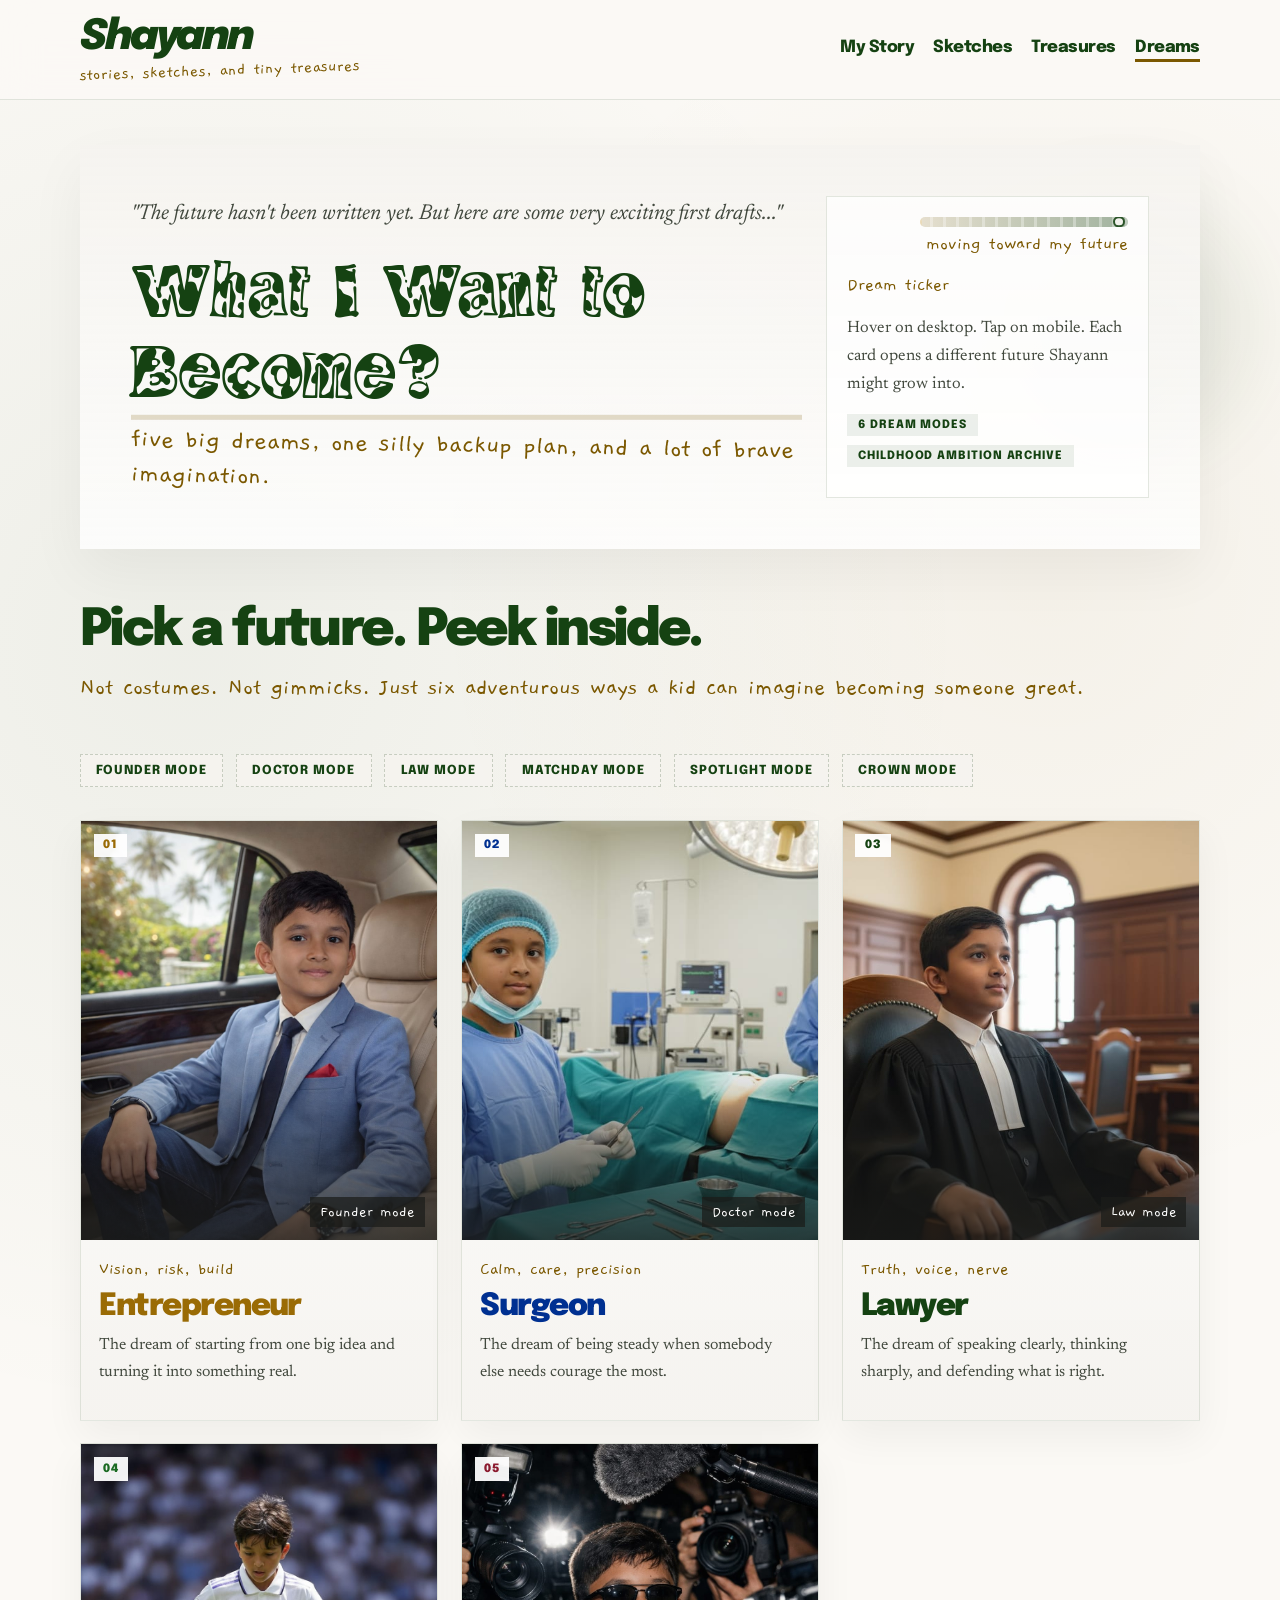
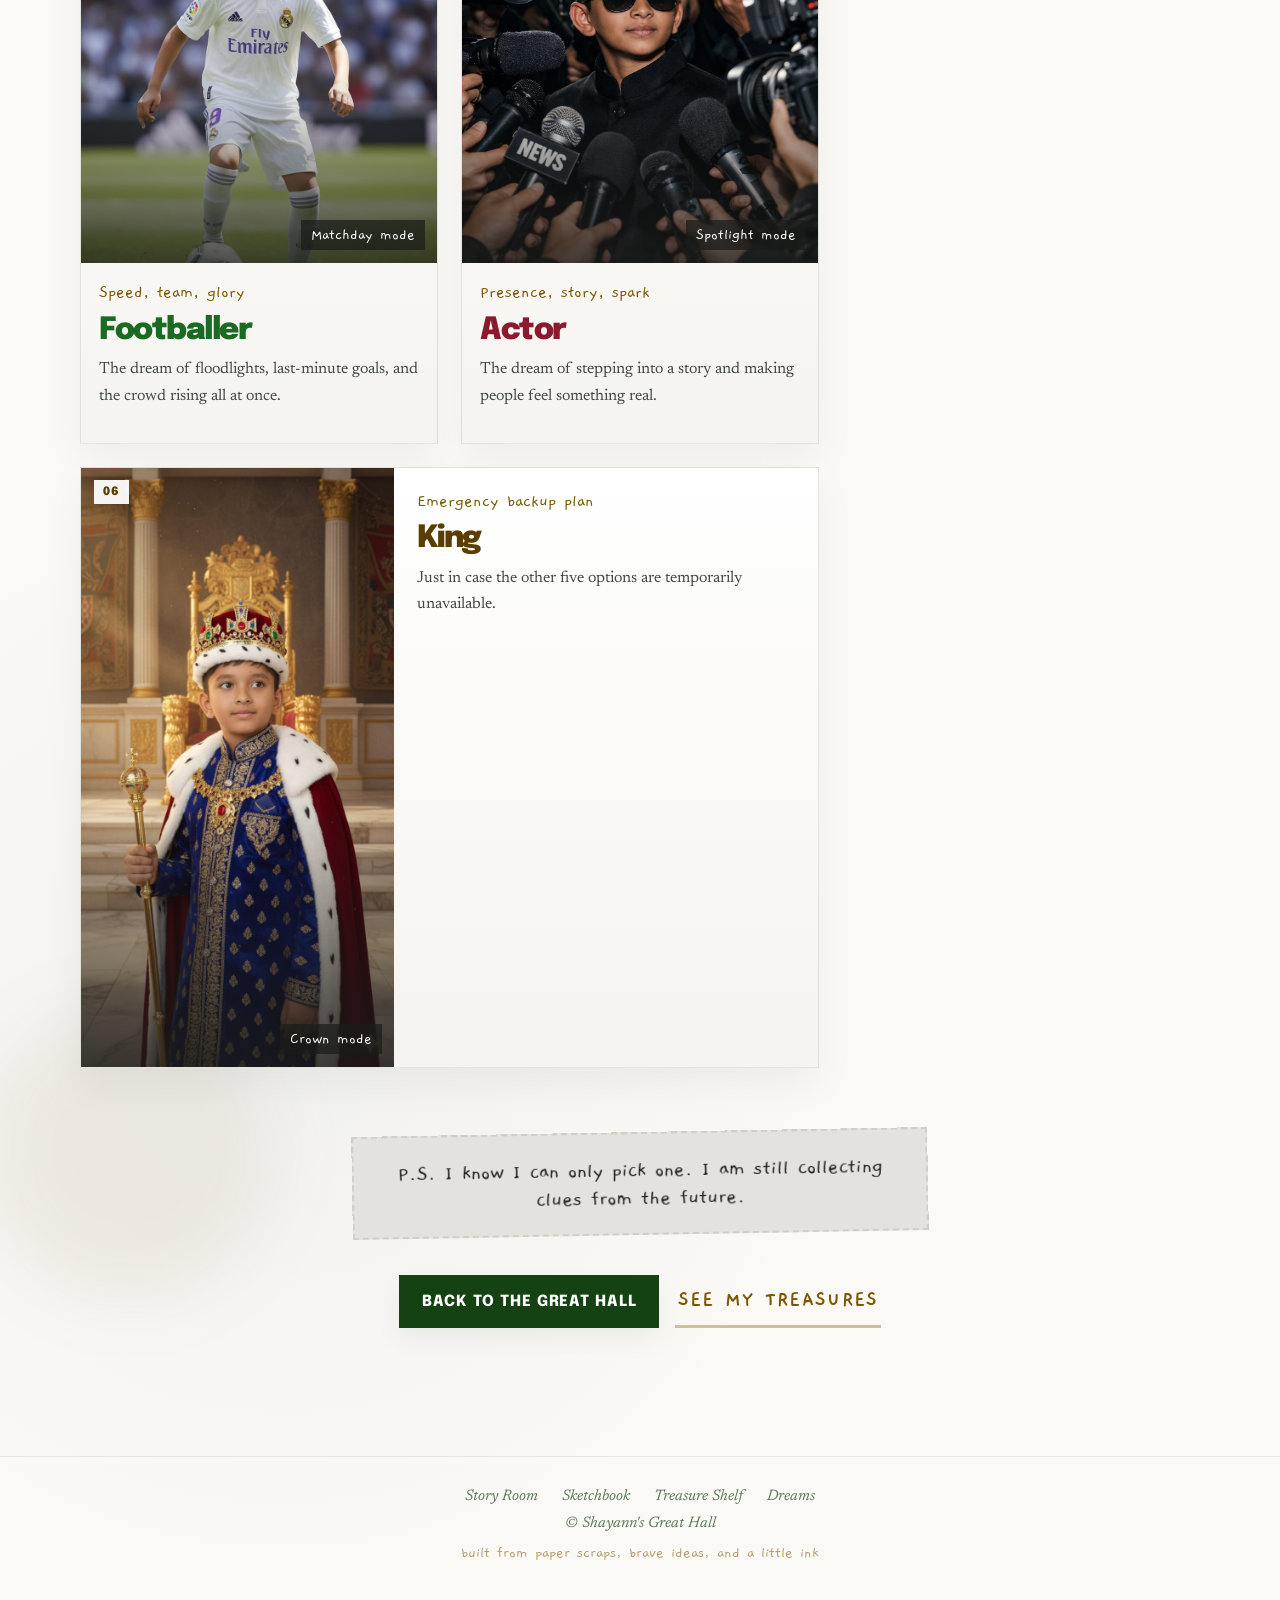
==== site/dreams.html @ 2a600a36 "Add new pages for My Story and My Treasures, including HTML structure and styling - Created 'my_stor" ====
<!DOCTYPE html>
<html lang="en">
  <head>
    <meta charset="utf-8" />
    <meta name="viewport" content="width=device-width, initial-scale=1.0" />
    <title>Shayann | What I Want to Become</title>
    <link rel="preconnect" href="https://fonts.googleapis.com" />
    <link rel="preconnect" href="https://fonts.gstatic.com" crossorigin />
    <link
      href="https://fonts.googleapis.com/css2?family=Epilogue:wght@700;800;900&family=Newsreader:ital,wght@0,400;0,600;1,400;1,600&family=Gaegu:wght@400;700&family=Moo+Lah+Lah&display=swap"
      rel="stylesheet"
    />
    <link rel="stylesheet" href="assets/styles.css" />
  </head>
  <body>
    <div class="site-shell">
      <header class="site-header">
        <div class="container header-inner">
          <div class="brand-lockup">
            <a class="brand-mark" href="index.html">Shayann</a>
            <div class="brand-note">stories, sketches, and tiny treasures</div>
          </div>
          <nav class="site-nav" aria-label="Primary">
            <a class="nav-link" href="index.html">My Story</a>
            <a class="nav-link" href="sketches.html">Sketches</a>
            <a class="nav-link" href="treasures.html">Treasures</a>
            <a class="nav-link active" href="dreams.html">Dreams</a>
          </nav>
        </div>
      </header>

      <main class="main-content page-atmosphere">
        <div class="container">
          <section class="dreams-intro dreams-intro--ticker">
            <div class="dreams-intro-copy">
              <p class="dreams-manifesto">"The future hasn't been written yet. But here are some very exciting first drafts..."</p>
              <div class="page-title">
                <h1>What I Want to Become?</h1>
                <p>five big dreams, one silly backup plan, and a lot of brave imagination.</p>
              </div>
            </div>

            <aside class="dreams-intro-panel">
              <div class="future-motion" aria-hidden="true">
                <div class="future-motion-track">
                  <span class="future-motion-goal"></span>
                  <span class="future-motion-dot"></span>
                </div>
                <div class="future-motion-text">moving toward my future</div>
              </div>
              <div class="dreams-panel-kicker">Dream ticker</div>
              <p>Hover on desktop. Tap on mobile. Each card opens a different future Shayann might grow into.</p>
              <div class="dreams-panel-meta">
                <span>6 dream modes</span>
                <span>childhood ambition archive</span>
              </div>
            </aside>
          </section>

          <section class="dreams-ticker-shell" aria-labelledby="dream-ticker-title">
            <div class="dreams-ticker-header">
              <div>
                <h2 class="section-title" id="dream-ticker-title">Pick a future. Peek inside.</h2>
                <p class="section-note">Not costumes. Not gimmicks. Just six adventurous ways a kid can imagine becoming someone great.</p>
              </div>
              <div class="dream-ticker-rail" aria-label="Dream labels">
                <span>Founder Mode</span>
                <span>Doctor Mode</span>
                <span>Law Mode</span>
                <span>Matchday Mode</span>
                <span>Spotlight Mode</span>
                <span>Crown Mode</span>
              </div>
            </div>

            <div class="dream-card-grid">
              <article class="dream-card" tabindex="0" style="--dream-accent: #9a6b05; --dream-accent-soft: rgba(154, 107, 5, 0.18);">
                <div class="dream-card-media">
                  <img src="assets/images/dream-entrepreneur.jpeg" alt="Shayann in a sharp blue suit leaning on a luxury car, imagining a future as an entrepreneur" />
                  <div class="dream-card-chip">01</div>
                  <div class="dream-card-hint">Founder mode</div>
                </div>
                <div class="dream-card-body">
                  <div class="dream-card-kicker">Vision, risk, build</div>
                  <h3 class="dream-card-role">Entrepreneur</h3>
                  <p class="dream-card-blurb">The dream of starting from one big idea and turning it into something real.</p>
                  <div class="dream-card-reveal">
                    <p class="dream-card-quote">"I want to build something that didn't exist before I thought of it."</p>
                    <p class="dream-card-why">Because when an idea grabs me, I want to chase it all the way into the world.</p>
                    <div class="dream-badges">
                      <span class="dream-badge">Vision ✦</span>
                      <span class="dream-badge">Risk ✦</span>
                      <span class="dream-badge">Hustle ✦</span>
                    </div>
                  </div>
                </div>
              </article>

              <article class="dream-card" tabindex="0" style="--dream-accent: #003091; --dream-accent-soft: rgba(0, 48, 145, 0.18);">
                <div class="dream-card-media">
                  <img src="assets/images/dream-surgeon.jpeg" alt="Shayann in a white surgeon coat imagining a future in medicine" />
                  <div class="dream-card-chip">02</div>
                  <div class="dream-card-hint">Doctor mode</div>
                </div>
                <div class="dream-card-body">
                  <div class="dream-card-kicker">Calm, care, precision</div>
                  <h3 class="dream-card-role">Surgeon</h3>
                  <p class="dream-card-blurb">The dream of being steady when somebody else needs courage the most.</p>
                  <div class="dream-card-reveal">
                    <p class="dream-card-quote">"I want to be the one who walks in and says: I've got you."</p>
                    <p class="dream-card-why">Because helping someone heal feels like one of the biggest jobs a human can do.</p>
                    <div class="dream-badges">
                      <span class="dream-badge">Precision ✦</span>
                      <span class="dream-badge">Calm ✦</span>
                      <span class="dream-badge">Courage ✦</span>
                    </div>
                  </div>
                </div>
              </article>

              <article class="dream-card" tabindex="0" style="--dream-accent: #154212; --dream-accent-soft: rgba(21, 66, 18, 0.18);">
                <div class="dream-card-media">
                  <img src="assets/images/dream-lawyer.jpeg" alt="Shayann dressed as a lawyer, imagining standing up for what is right" />
                  <div class="dream-card-chip">03</div>
                  <div class="dream-card-hint">Law mode</div>
                </div>
                <div class="dream-card-body">
                  <div class="dream-card-kicker">Truth, voice, nerve</div>
                  <h3 class="dream-card-role">Lawyer</h3>
                  <p class="dream-card-blurb">The dream of speaking clearly, thinking sharply, and defending what is right.</p>
                  <div class="dream-card-reveal">
                    <p class="dream-card-quote">"I want to stand up and argue for the side that's right."</p>
                    <p class="dream-card-why">Because the truth deserves someone brave enough to say it out loud.</p>
                    <div class="dream-badges">
                      <span class="dream-badge">Voice ✦</span>
                      <span class="dream-badge">Logic ✦</span>
                      <span class="dream-badge">Justice ✦</span>
                    </div>
                  </div>
                </div>
              </article>

              <article class="dream-card" tabindex="0" style="--dream-accent: #1b6a23; --dream-accent-soft: rgba(27, 106, 35, 0.18);">
                <div class="dream-card-media">
                  <img src="assets/images/dream-footballer.jpeg" alt="Shayann in football kit imagining a future as a professional player" />
                  <div class="dream-card-chip">04</div>
                  <div class="dream-card-hint">Matchday mode</div>
                </div>
                <div class="dream-card-body">
                  <div class="dream-card-kicker">Speed, team, glory</div>
                  <h3 class="dream-card-role">Footballer</h3>
                  <p class="dream-card-blurb">The dream of floodlights, last-minute goals, and the crowd rising all at once.</p>
                  <div class="dream-card-reveal">
                    <p class="dream-card-quote">"The whole stadium roaring, and the only thing that matters is the next touch."</p>
                    <p class="dream-card-why">Because football turns effort, courage, and joy into one unforgettable moment.</p>
                    <div class="dream-badges">
                      <span class="dream-badge">Speed ✦</span>
                      <span class="dream-badge">Team ✦</span>
                      <span class="dream-badge">Glory ✦</span>
                    </div>
                  </div>
                </div>
              </article>

              <article class="dream-card" tabindex="0" style="--dream-accent: #8b1a2e; --dream-accent-soft: rgba(139, 26, 46, 0.18);">
                <div class="dream-card-media">
                  <img src="assets/images/dream-celebrity.jpeg" alt="Shayann with movie-star energy imagining a future in acting" />
                  <div class="dream-card-chip">05</div>
                  <div class="dream-card-hint">Spotlight mode</div>
                </div>
                <div class="dream-card-body">
                  <div class="dream-card-kicker">Presence, story, spark</div>
                  <h3 class="dream-card-role">Actor</h3>
                  <p class="dream-card-blurb">The dream of stepping into a story and making people feel something real.</p>
                  <div class="dream-card-reveal">
                    <p class="dream-card-quote">"I want to walk into a room and make people feel something they didn't expect."</p>
                    <p class="dream-card-why">Because storytelling can surprise hearts, and I want to be part of that magic.</p>
                    <div class="dream-badges">
                      <span class="dream-badge">Presence ✦</span>
                      <span class="dream-badge">Craft ✦</span>
                      <span class="dream-badge">Magic ✦</span>
                    </div>
                  </div>
                </div>
              </article>

              <article class="dream-card dream-card--wide" tabindex="0" style="--dream-accent: #5a3e00; --dream-accent-soft: rgba(90, 62, 0, 0.18);">
                <div class="dream-card-media">
                  <img src="assets/images/dream-wildcard.jpeg" alt="Shayann dressed like a king, the funniest and most confident backup plan" />
                  <div class="dream-card-chip">06</div>
                  <div class="dream-card-hint">Crown mode</div>
                </div>
                <div class="dream-card-body">
                  <div class="dream-card-kicker">Emergency backup plan</div>
                  <h3 class="dream-card-role">King</h3>
                  <p class="dream-card-blurb">Just in case the other five options are temporarily unavailable.</p>
                  <div class="dream-card-reveal">
                    <p class="dream-card-quote">"Just in case."</p>
                    <p class="dream-card-why">Because somebody has to wear the crown, make the rules, and schedule the royal snack break.</p>
                    <div class="dream-badges">
                      <span class="dream-badge">Crown ✦</span>
                      <span class="dream-badge">Decree ✦</span>
                      <span class="dream-badge">Naps ✦</span>
                    </div>
                  </div>
                </div>
              </article>
            </div>
          </section>

          <section class="dreams-close">
            <aside class="sketch-note-card dreams-note">
              <p>P.S. I know I can only pick one. I am still collecting clues from the future.</p>
            </aside>
            <div class="actions dreams-actions">
              <a class="button" href="index.html">Back to the great hall</a>
              <a class="ghost-button" href="treasures.html">See my treasures</a>
            </div>
          </section>
        </div>
      </main>

      <footer class="site-footer">
        <div class="container footer-inner">
          <div class="footer-links">
            <a href="index.html">Story Room</a>
            <a href="sketches.html">Sketchbook</a>
            <a href="treasures.html">Treasure Shelf</a>
            <a href="dreams.html">Dreams</a>
          </div>
          <div class="footer-copy">© Shayann's Great Hall</div>
          <div class="footer-flourish">built from paper scraps, brave ideas, and a little ink</div>
        </div>
      </footer>
    </div>
  </body>
</html>
---- site/assets/styles.css ----
:root {
  --bg: #fbf9f5;
  --paper: #f5f3ef;
  --paper-strong: #eae8e4;
  --paper-ink: #e4e2de;
  --text: #1b1c1a;
  --text-soft: #42493e;
  --primary: #154212;
  --secondary: #7b5800;
  --secondary-soft: #fdc34d;
  --tertiary: #003091;
  --outline: #c2c9bb;
  --shadow: rgba(27, 28, 26, 0.08);
  --shadow-soft: rgba(27, 28, 26, 0.05);
  --motion-fast: 180ms;
  --motion-mid: 260ms;
  --motion-slow: 520ms;
  --max-width: 1120px;
}

@keyframes riseFadeIn {
  from {
    opacity: 0;
    transform: translateY(18px);
  }
  to {
    opacity: 1;
    transform: translateY(0);
  }
}

@keyframes portalSheen {
  from {
    transform: translateX(-120%);
  }
  to {
    transform: translateX(120%);
  }
}

* {
  box-sizing: border-box;
}

html {
  scroll-behavior: smooth;
}

body {
  margin: 0;
  color: var(--text);
  background:
    radial-gradient(circle at 15% 20%, rgba(21, 66, 18, 0.06), transparent 28%),
    radial-gradient(circle at 82% 18%, rgba(123, 88, 0, 0.05), transparent 22%),
    radial-gradient(circle at 22% 82%, rgba(0, 48, 145, 0.04), transparent 20%),
    var(--bg);
  font-family: "Newsreader", serif;
}

body::before {
  content: "";
  position: fixed;
  inset: 0;
  pointer-events: none;
  opacity: 0.4;
  background-image: radial-gradient(rgba(21, 66, 18, 0.08) 0.7px, transparent 0.7px);
  background-size: 24px 24px;
}

a {
  color: inherit;
  text-decoration: none;
}

img {
  display: block;
  max-width: 100%;
}

.site-shell {
  position: relative;
  overflow-x: clip;
}

.container {
  width: min(calc(100% - 2rem), var(--max-width));
  margin: 0 auto;
}

.site-header {
  position: sticky;
  top: 0;
  z-index: 20;
  backdrop-filter: blur(18px);
  background: rgba(251, 249, 245, 0.9);
  border-bottom: 1px solid rgba(194, 201, 187, 0.45);
}

.header-inner {
  display: flex;
  align-items: center;
  justify-content: space-between;
  gap: 1.25rem;
  padding: 1.1rem 0;
}

.brand-lockup {
  display: flex;
  flex-direction: column;
  gap: 0.2rem;
}

.brand-mark {
  font-family: "Epilogue", sans-serif;
  font-size: clamp(2rem, 4vw, 2.6rem);
  font-weight: 900;
  font-style: italic;
  color: var(--primary);
  letter-spacing: -0.06em;
  line-height: 0.95;
}

.brand-note {
  font-family: "Gaegu", cursive;
  font-size: 1.1rem;
  color: var(--secondary);
  transform: rotate(-2deg);
}

.site-nav {
  display: flex;
  flex-wrap: wrap;
  align-items: center;
  justify-content: flex-end;
  gap: 0.8rem 1.2rem;
}

.nav-link {
  position: relative;
  font-family: "Epilogue", sans-serif;
  font-size: 1.05rem;
  font-weight: 800;
  letter-spacing: -0.03em;
  color: var(--primary);
  padding-bottom: 0.25rem;
  transition: color 180ms ease, transform 180ms ease;
}

.nav-link:hover,
.nav-link:focus-visible {
  color: var(--secondary);
  transform: rotate(-1deg);
}

.nav-link.active::after {
  content: "";
  position: absolute;
  left: 0;
  right: 0;
  bottom: -0.1rem;
  height: 0.18rem;
  background: var(--secondary);
}

.main-content {
  padding: 2.8rem 0 4rem;
}

.main-content > .container > * {
  animation: riseFadeIn var(--motion-slow) ease both;
}

.main-content > .container > *:nth-child(2) {
  animation-delay: 80ms;
}

.main-content > .container > *:nth-child(3) {
  animation-delay: 150ms;
}

.main-content > .container > *:nth-child(4) {
  animation-delay: 220ms;
}

.page-atmosphere {
  position: relative;
}

.page-atmosphere::before,
.page-atmosphere::after {
  content: "";
  position: absolute;
  border-radius: 999px;
  filter: blur(36px);
  pointer-events: none;
  z-index: -1;
}

.page-atmosphere::before {
  top: 6rem;
  right: 2rem;
  width: 16rem;
  height: 16rem;
  background: rgba(21, 66, 18, 0.08);
}

.page-atmosphere::after {
  bottom: 6rem;
  left: -1rem;
  width: 18rem;
  height: 18rem;
  background: rgba(123, 88, 0, 0.08);
}

.hero {
  position: relative;
  display: grid;
  grid-template-columns: 1.15fr 0.85fr;
  gap: 2rem;
  align-items: center;
  padding: clamp(1.5rem, 3vw, 2.8rem);
  background: linear-gradient(180deg, rgba(245, 243, 239, 0.95), rgba(255, 255, 255, 0.72));
  box-shadow: 0 22px 54px var(--shadow-soft);
  transform: rotate(-0.45deg);
}

.hero::before {
  content: "";
  position: absolute;
  inset: 0;
  border-left: 10px solid rgba(194, 201, 187, 0.45);
  pointer-events: none;
}

.hero-copy {
  position: relative;
  z-index: 1;
}

.eyebrow {
  display: inline-flex;
  align-items: center;
  gap: 0.5rem;
  margin-bottom: 1rem;
  font-family: "Gaegu", cursive;
  font-size: 1.25rem;
  color: var(--secondary);
}

.eyebrow::before {
  content: "";
  width: 2.5rem;
  height: 0.12rem;
  background: rgba(123, 88, 0, 0.6);
}

.display-title {
  margin: 0;
  font-family: "Gaegu", cursive;
  font-size: clamp(3rem, 7vw, 5.6rem);
  line-height: 0.94;
  color: var(--primary);
}

.lead {
  max-width: 34rem;
  margin: 1.25rem 0 0;
  font-size: clamp(1.18rem, 2vw, 1.55rem);
  line-height: 1.6;
  color: var(--text-soft);
  font-style: italic;
}

.actions {
  display: flex;
  flex-wrap: wrap;
  gap: 1rem;
  margin-top: 1.8rem;
}

.button,
.ghost-button {
  display: inline-flex;
  align-items: center;
  justify-content: center;
  padding: 0.95rem 1.4rem;
  font-family: "Epilogue", sans-serif;
  font-size: 0.96rem;
  font-weight: 800;
  letter-spacing: 0.06em;
  text-transform: uppercase;
  transition: transform var(--motion-fast) ease, background var(--motion-fast) ease, color var(--motion-fast) ease, box-shadow var(--motion-fast) ease;
}

.button {
  color: #fff;
  background: var(--primary);
  box-shadow: 0 12px 28px var(--shadow-soft);
}

.button:hover,
.button:focus-visible {
  transform: translateY(-3px) rotate(1deg);
  box-shadow: 0 14px 30px var(--shadow-soft);
}

.ghost-button {
  color: var(--secondary);
  border-bottom: 0.2rem solid rgba(123, 88, 0, 0.35);
  font-family: "Gaegu", cursive;
  font-size: 1.35rem;
  padding: 0.75rem 0.15rem;
}

.ghost-button:hover,
.ghost-button:focus-visible {
  transform: translateY(-2px) rotate(-2deg);
}

.paper-photo {
  position: relative;
  width: min(100%, 21rem);
  margin-inline: auto;
  padding: 1rem;
  background: #fff;
  box-shadow: 0 20px 50px var(--shadow);
  transform: rotate(3deg);
}

.paper-photo::before {
  content: "";
  position: absolute;
  top: -0.9rem;
  left: 50%;
  width: 5rem;
  height: 1.8rem;
  transform: translateX(-50%) rotate(-3deg);
  background: rgba(253, 195, 77, 0.45);
}

.paper-photo img {
  aspect-ratio: 4 / 5;
  object-fit: cover;
}

.paper-caption {
  margin: 0.9rem 0 0;
  text-align: center;
  font-family: "Gaegu", cursive;
  font-size: 1.6rem;
  color: #5c5b58;
}

.section {
  margin-top: 4.5rem;
}

.section-title {
  margin: 0 0 1rem;
  font-family: "Epilogue", sans-serif;
  font-size: clamp(2rem, 4vw, 3.2rem);
  font-weight: 900;
  letter-spacing: -0.05em;
  color: var(--primary);
}

.section-note {
  margin: 0 0 2rem;
  font-family: "Gaegu", cursive;
  font-size: 1.5rem;
  color: var(--secondary);
}

.story-grid,
.feature-grid {
  display: grid;
  grid-template-columns: repeat(2, minmax(0, 1fr));
  gap: 2rem;
  align-items: start;
}

.paper-card,
.artifact-card,
.metric-card,
.sketch-card,
.feature-card {
  position: relative;
  background: var(--paper);
  box-shadow: 0 18px 42px var(--shadow-soft);
}

.paper-card,
.artifact-card,
.sketch-card,
.dream-card,
.feature-visual,
.portal-card {
  transition: box-shadow var(--motion-mid) ease, translate var(--motion-mid) ease, filter var(--motion-mid) ease;
}

.paper-card:hover,
.paper-card:focus-within,
.artifact-card:hover,
.artifact-card:focus-within,
.sketch-card:hover,
.sketch-card:focus-within,
.dream-card:hover,
.dream-card:focus-within,
.feature-visual:hover,
.feature-visual:focus-within,
.portal-card:hover,
.portal-card:focus-within {
  translate: 0 -6px;
  box-shadow: 0 24px 50px var(--shadow);
  filter: saturate(1.04);
}

.paper-card {
  padding: 1.1rem;
  transform: rotate(-1.2deg);
}

.paper-card img,
.feature-visual img,
.artifact-image img,
.sketch-image img {
  width: 100%;
  height: 100%;
  object-fit: cover;
  object-position: center;
}

.paper-card .paper-body,
.artifact-body,
.feature-copy,
.metric-card,
.sketch-note-card {
  padding: 1.35rem;
}

.paper-meta,
.small-meta {
  display: inline-flex;
  align-items: center;
  gap: 0.45rem;
  font-family: "Gaegu", cursive;
  color: #77715f;
}

.paper-body h3,
.feature-copy h3,
.artifact-body h3,
.sketch-body h3 {
  margin: 0.45rem 0 0;
  font-family: "Epilogue", sans-serif;
  font-size: 2rem;
  font-weight: 800;
  letter-spacing: -0.04em;
  color: var(--primary);
}

.paper-body p,
.feature-copy p,
.artifact-body p,
.sketch-body p,
.metric-card p {
  color: var(--text-soft);
  line-height: 1.7;
  font-size: 1.08rem;
}

.quote-mark {
  position: absolute;
  top: -2.4rem;
  left: -0.2rem;
  font-size: 7rem;
  color: rgba(21, 66, 18, 0.08);
  font-family: serif;
}

.sketch-note-card {
  max-width: 26rem;
  background: var(--paper-ink);
  border: 2px dashed rgba(194, 201, 187, 0.7);
  transform: rotate(1deg);
}

.sketch-note-card p {
  margin: 0;
  font-family: "Gaegu", cursive;
  font-size: 1.4rem;
}

.portal-grid,
.artifact-grid,
.sketch-grid {
  display: grid;
  gap: 1.4rem;
}

.portal-grid,
.artifact-grid {
  grid-template-columns: repeat(auto-fill, minmax(220px, 1fr));
}

.artifact-grid {
  grid-template-columns: repeat(3, minmax(0, 1fr));
}

.portal-card {
  display: flex;
  flex-direction: column;
  align-items: center;
  text-align: center;
  gap: 0.85rem;
  padding: 1.6rem 1.2rem;
  background: rgba(245, 243, 239, 0.82);
  transition: transform 180ms ease, border-color 180ms ease;
}

.portal-card:hover,
.portal-card:focus-visible {
  transform: translateY(-6px);
}

.portal-card:focus-visible {
  outline: 3px solid rgba(0, 48, 145, 0.45);
  outline-offset: 4px;
}

.portal-icon {
  width: 6.4rem;
  aspect-ratio: 1;
  display: grid;
  place-items: center;
  border-radius: 999px;
  border: 4px dashed rgba(21, 66, 18, 0.18);
  background: var(--paper-strong);
  font-size: 2.5rem;
  color: var(--primary);
  font-family: "Epilogue", sans-serif;
  font-weight: 900;
}

.portal-thumb {
  position: relative;
  width: 100%;
  aspect-ratio: 4 / 3;
  overflow: hidden;
  box-shadow: 0 10px 26px var(--shadow-soft);
}

.portal-thumb img {
  width: 100%;
  height: 100%;
  object-fit: cover;
  transition: transform var(--motion-mid) ease;
}

.portal-thumb::after {
  content: "";
  position: absolute;
  inset: 0;
  background: linear-gradient(112deg, transparent 28%, rgba(255, 255, 255, 0.55) 48%, transparent 70%);
  transform: translateX(-120%);
  pointer-events: none;
}

.portal-card:hover .portal-thumb img,
.portal-card:focus-visible .portal-thumb img {
  transform: scale(1.07);
}

.portal-card:hover .portal-thumb::after,
.portal-card:focus-visible .portal-thumb::after {
  animation: portalSheen 900ms ease;
}

.portal-card h3,
.portal-card p,
.portal-card span {
  margin: 0;
}

.portal-card h3 {
  font-family: "Epilogue", sans-serif;
  font-size: 1.45rem;
  font-weight: 800;
  color: var(--primary);
}

.portal-card p {
  color: var(--text-soft);
  font-size: 1.03rem;
  line-height: 1.6;
}

.portal-card span {
  font-family: "Gaegu", cursive;
  font-size: 1.35rem;
  color: var(--secondary);
}

.page-title {
  margin-bottom: 2.5rem;
}

.page-title h1 {
  margin: 0;
  display: inline-block;
  position: relative;
  font-family: "Epilogue", sans-serif;
  font-size: clamp(3rem, 6vw, 4.8rem);
  font-weight: 900;
  color: var(--primary);
  letter-spacing: -0.06em;
  transform: rotate(-1deg);
}

.page-title h1::after {
  content: "";
  position: absolute;
  left: 0;
  right: 0;
  bottom: -0.35rem;
  height: 0.35rem;
  background: rgba(123, 88, 0, 0.2);
}

.page-title p {
  margin: 0.9rem 0 0;
  font-family: "Gaegu", cursive;
  font-size: 1.7rem;
  color: var(--secondary);
  transform: rotate(1deg);
}

.sketch-grid {
  grid-template-columns: 1.2fr 0.85fr 1.1fr;
  align-items: start;
}

.sketch-card {
  padding: 1rem;
  border: 2px solid var(--primary);
  border-radius: 2% 98% 4% 96% / 96% 4% 98% 2%;
}

.sketch-card:nth-child(1) {
  transform: rotate(-2deg);
}

.sketch-card:nth-child(2) {
  transform: rotate(3deg) translateY(3rem);
}

.sketch-card:nth-child(3) {
  transform: rotate(-1deg) translateY(1.5rem);
}

.sketch-image {
  overflow: hidden;
  background: var(--paper-strong);
}

.sketch-image.portrait {
  aspect-ratio: 4 / 5;
}

.sketch-image.square {
  aspect-ratio: 1;
}

.sketch-image.wide {
  aspect-ratio: 16 / 9;
}

.sketch-image.selfie-frame {
  aspect-ratio: 4 / 5;
}

.sketch-image.selfie-frame img {
  object-position: center top;
}

.sketch-body {
  padding-top: 1rem;
}

.annotation {
  margin-top: 0.8rem;
  font-family: "Gaegu", cursive;
  color: var(--secondary);
  font-size: 1.35rem;
}

.cta-panel {
  position: relative;
  margin-top: 4rem;
  padding: 2rem 1.5rem;
  text-align: center;
}

.cta-panel::before {
  content: "";
  position: absolute;
  inset: 15% 32%;
  background: rgba(15, 69, 190, 0.08);
  filter: blur(40px);
  border-radius: 999px;
}

.cta-panel > * {
  position: relative;
  z-index: 1;
}

.feature-grid {
  grid-template-columns: 1.2fr 0.8fr;
}

.feature-visual {
  position: relative;
  padding: 0.8rem;
  background: #fff;
  box-shadow: 0 24px 52px var(--shadow);
  transform: rotate(1deg);
}

.feature-visual::before {
  content: "Magic found here";
  position: absolute;
  top: 1rem;
  right: 1rem;
  padding: 0.3rem 0.75rem;
  background: var(--secondary-soft);
  font-family: "Gaegu", cursive;
  font-size: 1.15rem;
  transform: rotate(-2deg);
}

.feature-visual img {
  aspect-ratio: 4 / 3;
}

.feature-copy {
  background: rgba(245, 243, 239, 0.92);
}

.stat-list {
  display: grid;
  gap: 0.8rem;
  margin-top: 1.4rem;
}

.stat-row {
  display: flex;
  align-items: center;
  justify-content: space-between;
  gap: 1rem;
  padding-bottom: 0.55rem;
  border-bottom: 1px solid rgba(194, 201, 187, 0.4);
}

.stat-row span:first-child {
  font-family: "Gaegu", cursive;
  font-size: 1.3rem;
  color: var(--secondary);
}

.stat-row strong {
  font-family: "Epilogue", sans-serif;
  font-size: 1.35rem;
  color: var(--primary);
}

.artifact-card {
  display: flex;
  flex-direction: column;
  min-height: 100%;
  padding: 1rem;
}

.date-badge {
  display: inline-flex;
  align-items: center;
  gap: 0.45rem;
  margin-bottom: 0.7rem;
  padding: 0.25rem 0.8rem;
  background: rgba(253, 195, 77, 0.23);
  font-family: "Gaegu", cursive;
  font-size: 1.15rem;
  color: #6b4b00;
}

.story-summary {
  margin-top: 1.35rem;
  padding-top: 1.1rem;
  border-top: 1px solid rgba(194, 201, 187, 0.45);
}

.artifact-card:nth-child(1) {
  transform: rotate(-1deg);
}

.artifact-card:nth-child(2) {
  background: var(--paper-ink);
  transform: rotate(1deg);
}

.artifact-card:nth-child(3) {
  transform: rotate(-2deg);
}

.artifact-image {
  position: relative;
  overflow: hidden;
  aspect-ratio: 4 / 3;
}

.artifact-image.portrait-frame {
  aspect-ratio: 4 / 5;
  background: #f7f4ef;
}

.artifact-image.portrait-frame img {
  object-fit: contain;
  object-position: center top;
  padding: 0.35rem;
}

.artifact-tag {
  position: absolute;
  top: 0.7rem;
  right: 0.7rem;
  padding: 0.35rem 0.55rem;
  background: var(--tertiary);
  color: #fff;
  font-family: "Epilogue", sans-serif;
  font-size: 0.7rem;
  font-weight: 800;
  text-transform: uppercase;
  letter-spacing: 0.08em;
}

.meter {
  margin-top: auto;
}

.meter-row {
  display: flex;
  justify-content: space-between;
  align-items: center;
  font-family: "Gaegu", cursive;
  color: var(--secondary);
  font-size: 1.15rem;
}

.meter-track {
  margin-top: 0.35rem;
  height: 0.25rem;
  background: rgba(194, 201, 187, 0.35);
}

.meter-fill {
  height: 100%;
  background: currentColor;
}

.counter-strip {
  margin-top: 4rem;
  padding: 1.3rem 1.6rem;
  text-align: center;
  border: 2px dashed rgba(194, 201, 187, 0.7);
  transform: rotate(1deg);
}

.counter-strip p {
  margin: 0;
  font-family: "Gaegu", cursive;
}

.counter-main {
  font-size: 2rem;
  color: var(--primary);
}

.counter-sub {
  margin-top: 0.35rem;
  font-size: 1.1rem;
  color: rgba(27, 28, 26, 0.55);
}

/* Dreams Page */
.dreams-intro {
  padding: clamp(2rem, 4vw, 3.25rem);
  background: linear-gradient(180deg, rgba(245, 243, 239, 0.96), rgba(255, 255, 255, 0.78));
  box-shadow: 0 22px 54px var(--shadow-soft);
  margin-bottom: 3rem;
}

.dreams-intro--ticker {
  display: grid;
  grid-template-columns: minmax(0, 1.35fr) minmax(280px, 0.65fr);
  gap: 1.5rem;
  align-items: end;
}

.dreams-intro-copy .page-title {
  margin-bottom: 0;
  max-width: 54rem;
}

.dreams-intro-copy .page-title h1 {
  font-family: "Moo Lah Lah", "Gaegu", cursive;
  font-weight: 400;
  letter-spacing: 0.01em;
  line-height: 1.02;
  font-size: clamp(2.75rem, 6.2vw, 5.2rem);
  text-wrap: balance;
  text-wrap: pretty;
  transform: translateY(0.05rem);
}

.dreams-manifesto {
  margin: 0 0 1.2rem;
  max-width: 42rem;
  font-family: "Newsreader", serif;
  font-style: italic;
  font-size: clamp(1.08rem, 1.9vw, 1.35rem);
  line-height: 1.7;
  color: var(--text-soft);
}

.dreams-intro-panel {
  align-self: stretch;
  display: flex;
  flex-direction: column;
  justify-content: flex-start;
  gap: 1rem;
  padding: 1.25rem;
  background: rgba(255, 255, 255, 0.72);
  border: 1px solid rgba(194, 201, 187, 0.45);
}

.future-motion {
  width: min(13rem, 100%);
  margin-left: auto;
  display: grid;
  gap: 0.4rem;
}

.future-motion-track {
  position: relative;
  height: 0.62rem;
  border-radius: 999px;
  background: linear-gradient(90deg, rgba(123, 88, 0, 0.18), rgba(21, 66, 18, 0.4));
  overflow: hidden;
}

.future-motion-track::before {
  content: "";
  position: absolute;
  inset: 0;
  background: repeating-linear-gradient(
    90deg,
    transparent 0,
    transparent 10px,
    rgba(255, 255, 255, 0.32) 10px,
    rgba(255, 255, 255, 0.32) 13px
  );
}

.future-motion-goal,
.future-motion-dot {
  position: absolute;
  top: 50%;
  transform: translateY(-50%);
}

.future-motion-goal {
  right: 0.2rem;
  width: 0.72rem;
  height: 0.72rem;
  border-radius: 999px;
  border: 2px solid rgba(21, 66, 18, 0.9);
  background: rgba(251, 249, 245, 0.9);
}

.future-motion-dot {
  left: -0.9rem;
  width: 0.8rem;
  height: 0.8rem;
  border-radius: 999px;
  background: rgba(253, 195, 77, 1);
  box-shadow: 0 0 0 4px rgba(253, 195, 77, 0.18);
  animation: futureMove 2.8s cubic-bezier(0.55, 0.02, 0.29, 0.98) infinite;
}

.future-motion-text {
  font-family: "Gaegu", cursive;
  font-size: 1.18rem;
  text-align: right;
  color: var(--secondary);
}

@keyframes futureMove {
  0% {
    left: -0.9rem;
  }
  72% {
    left: calc(100% - 1.35rem);
  }
  100% {
    left: -0.9rem;
  }
}

.dreams-panel-kicker,
.dream-card-kicker {
  font-family: "Gaegu", cursive;
  color: var(--secondary);
}

.dreams-panel-kicker {
  font-size: 1.2rem;
}

.dreams-intro-panel p {
  margin: 0;
  color: var(--text-soft);
  line-height: 1.7;
  font-size: 1.03rem;
}

.dreams-panel-meta {
  display: flex;
  flex-wrap: wrap;
  gap: 0.55rem;
}

.dreams-panel-meta span {
  padding: 0.32rem 0.7rem;
  background: rgba(21, 66, 18, 0.08);
  font-family: "Epilogue", sans-serif;
  font-size: 0.72rem;
  font-weight: 800;
  letter-spacing: 0.08em;
  text-transform: uppercase;
  color: var(--primary);
}

.dreams-ticker-shell {
  margin-top: 3.5rem;
}

.dreams-ticker-header {
  display: grid;
  gap: 1.2rem;
  margin-bottom: 1.8rem;
}

.dream-ticker-rail {
  display: flex;
  gap: 0.8rem;
  overflow-x: auto;
  padding-bottom: 0.25rem;
  scrollbar-width: thin;
}

.dream-ticker-rail span {
  flex: 0 0 auto;
  padding: 0.55rem 0.95rem;
  border: 1px dashed rgba(194, 201, 187, 0.9);
  background: rgba(245, 243, 239, 0.9);
  font-family: "Epilogue", sans-serif;
  font-size: 0.78rem;
  font-weight: 800;
  letter-spacing: 0.08em;
  text-transform: uppercase;
  color: var(--primary);
}

.dream-card-grid {
  display: grid;
  grid-template-columns: repeat(3, minmax(0, 1fr));
  gap: 1.4rem;
  align-items: stretch;
}

.dream-card {
  display: grid;
  grid-template-rows: auto 1fr;
  min-height: 100%;
  overflow: hidden;
  background: linear-gradient(180deg, rgba(255, 255, 255, 0.95), rgba(245, 243, 239, 0.96));
  border: 1px solid rgba(194, 201, 187, 0.45);
  box-shadow: 0 16px 38px var(--shadow-soft);
  transition: transform 180ms ease, box-shadow 180ms ease, border-color 180ms ease;
}

.dream-card:hover,
.dream-card:focus-within,
.dream-card:focus-visible {
  transform: translateY(-6px);
  box-shadow: 0 24px 48px var(--shadow);
  border-color: var(--dream-accent, var(--primary));
}

.dream-card:focus-visible {
  outline: 3px solid rgba(0, 48, 145, 0.22);
  outline-offset: 2px;
}

.dream-card-media {
  position: relative;
  overflow: hidden;
  aspect-ratio: 4 / 4.7;
  background: var(--paper-strong);
}

.dream-card-media::after {
  content: "";
  position: absolute;
  inset: auto 0 0;
  height: 45%;
  background: linear-gradient(180deg, transparent, rgba(27, 28, 26, 0.78));
  pointer-events: none;
}

.dream-card-media img {
  width: 100%;
  height: 100%;
  object-fit: cover;
  object-position: center top;
  transition: transform 220ms ease;
}

.dream-card:hover .dream-card-media img,
.dream-card:focus-within .dream-card-media img,
.dream-card:focus-visible .dream-card-media img {
  transform: scale(1.03);
}

.dream-card-chip,
.dream-card-hint {
  position: absolute;
  z-index: 1;
}

.dream-card-chip {
  top: 0.8rem;
  left: 0.8rem;
  padding: 0.36rem 0.58rem;
  background: rgba(255, 255, 255, 0.94);
  color: var(--dream-accent, var(--primary));
  font-family: "Epilogue", sans-serif;
  font-size: 0.72rem;
  font-weight: 900;
  letter-spacing: 0.08em;
}

.dream-card-hint {
  right: 0.8rem;
  bottom: 0.8rem;
  padding: 0.32rem 0.6rem;
  background: rgba(27, 28, 26, 0.72);
  color: #fff;
  font-family: "Gaegu", cursive;
  font-size: 1rem;
}

.dream-card-body {
  display: grid;
  grid-template-rows: auto auto auto 1fr;
  gap: 0.7rem;
  padding: 1.15rem 1.15rem 1.25rem;
}

.dream-card-kicker {
  font-size: 1.15rem;
}

.dream-card-role {
  margin: 0;
  font-family: "Epilogue", sans-serif;
  font-size: clamp(1.7rem, 2.4vw, 2.35rem);
  font-weight: 900;
  line-height: 0.95;
  letter-spacing: -0.05em;
  color: var(--dream-accent, var(--primary));
}

.dream-card-blurb,
.dream-card-why {
  margin: 0;
  color: var(--text-soft);
  line-height: 1.68;
}

.dream-card-reveal {
  display: grid;
  gap: 0.8rem;
  align-content: start;
  margin-top: 0.15rem;
}

.dream-card-quote {
  margin: 0;
  padding-left: 0.9rem;
  border-left: 0.2rem solid var(--dream-accent-soft, rgba(21, 66, 18, 0.22));
  font-family: "Newsreader", serif;
  font-style: italic;
  font-size: 1.14rem;
  line-height: 1.6;
  color: var(--text);
}

.dream-card .dream-badges {
  margin-top: 0;
}

.dream-badges {
  display: flex;
  flex-wrap: wrap;
  gap: 0.45rem;
}

.dream-badge {
  display: inline-block;
  padding: 0.3rem 0.8rem;
  font-family: "Epilogue", sans-serif;
  font-size: 0.72rem;
  font-weight: 800;
  letter-spacing: 0.08em;
  text-transform: uppercase;
  border: 1px solid rgba(194, 201, 187, 0.8);
  color: var(--dream-accent, var(--text-soft));
  background: rgba(255, 255, 255, 0.74);
}

.dream-card--wide {
  grid-column: span 2;
  grid-template-columns: minmax(260px, 0.85fr) minmax(0, 1.15fr);
  grid-template-rows: 1fr;
}

.dream-card--wide .dream-card-media {
  aspect-ratio: auto;
  min-height: 100%;
}

.dream-card--wide .dream-card-body {
  padding: 1.4rem;
}

.dreams-close {
  margin-top: 4rem;
  text-align: center;
}

.dreams-note {
  max-width: 36rem;
  margin-inline: auto;
  transform: rotate(-1deg);
}

.dreams-actions {
  justify-content: center;
  margin-top: 2.5rem;
}

@media (max-width: 1120px) {
  .dream-card-grid {
    grid-template-columns: repeat(2, minmax(0, 1fr));
  }
}

@media (max-width: 960px) {
  .dreams-intro--ticker {
    grid-template-columns: 1fr;
  }

  .dream-card-grid {
    grid-template-columns: 1fr;
  }

  .dream-card--wide {
    grid-column: auto;
    grid-template-columns: 1fr;
    grid-template-rows: auto 1fr;
  }

  .dream-card--wide .dream-card-media {
    aspect-ratio: 4 / 4.7;
  }
}

@media (hover: hover) and (pointer: fine) {
  .dream-card-reveal {
    max-height: 0;
    opacity: 0;
    overflow: hidden;
    transition: max-height 200ms ease, opacity 180ms ease;
  }

  .dream-card:hover .dream-card-reveal,
  .dream-card:focus-within .dream-card-reveal,
  .dream-card:focus-visible .dream-card-reveal {
    max-height: 18rem;
    opacity: 1;
  }
}

@media (max-width: 560px) {
  .dreams-intro {
    padding: 1.4rem;
  }

  .dreams-intro-copy .page-title h1 {
    font-size: 2.45rem;
  }

  .future-motion {
    width: min(11rem, 100%);
  }

  .dream-card-body {
    padding: 1rem;
  }

  .dream-card-role {
    font-size: 1.9rem;
  }

  .dream-card-quote {
    font-size: 1.05rem;
  }

  .dream-card-hint {
    font-size: 0.92rem;
  }
}

.site-footer {
  margin-top: 4rem;
  border-top: 1px solid rgba(194, 201, 187, 0.35);
}

@media (prefers-reduced-motion: reduce) {
  .main-content > .container > *,
  .paper-card,
  .artifact-card,
  .sketch-card,
  .dream-card,
  .feature-visual,
  .portal-card,
  .portal-thumb img,
  .portal-thumb::after,
  .button,
  .ghost-button {
    animation: none !important;
    transition: none !important;
  }

  .paper-card:hover,
  .artifact-card:hover,
  .sketch-card:hover,
  .dream-card:hover,
  .feature-visual:hover,
  .portal-card:hover {
    translate: 0 0;
    filter: none;
  }
}

.footer-inner {
  display: flex;
  flex-direction: column;
  align-items: center;
  gap: 0.75rem;
  padding: 2rem 0 3rem;
  text-align: center;
}

.footer-links {
  display: flex;
  flex-wrap: wrap;
  justify-content: center;
  gap: 1rem 1.5rem;
}

.footer-links a,
.footer-copy {
  font-size: 0.95rem;
  font-style: italic;
  color: rgba(21, 66, 18, 0.7);
}

.footer-flourish {
  font-family: "Gaegu", cursive;
  color: rgba(123, 88, 0, 0.55);
}

@media (max-width: 1120px) {
  .hero {
    grid-template-columns: 1fr 0.95fr;
    gap: 1.35rem;
  }

  .display-title {
    font-size: clamp(2.6rem, 6vw, 4.6rem);
  }
}

@media (max-width: 960px) {
  .hero,
  .story-grid,
  .feature-grid,
  .sketch-grid,
  .portal-grid,
  .artifact-grid {
    grid-template-columns: 1fr;
  }

  .sketch-card:nth-child(1),
  .sketch-card:nth-child(2),
  .sketch-card:nth-child(3),
  .artifact-card:nth-child(1),
  .artifact-card:nth-child(2),
  .artifact-card:nth-child(3) {
    transform: none;
  }

  .site-nav {
    justify-content: flex-start;
  }

  .paper-photo {
    width: min(100%, 24rem);
  }

  .sketch-note-card {
    max-width: none;
  }
}

@media (max-width: 720px) {
  .header-inner {
    flex-direction: column;
    align-items: flex-start;
  }

  .site-nav {
    width: 100%;
    justify-content: flex-start;
    gap: 0.6rem 0.8rem;
  }

  .nav-link {
    font-size: 0.95rem;
    padding: 0.25rem 0.5rem;
    background: rgba(245, 243, 239, 0.9);
  }

  .main-content {
    padding-top: 2rem;
  }

  .container {
    width: min(calc(100% - 1.25rem), var(--max-width));
  }

  .hero,
  .paper-card,
  .feature-visual,
  .counter-strip {
    transform: none;
  }

  .page-atmosphere::before,
  .page-atmosphere::after {
    opacity: 0.55;
  }

  .button,
  .ghost-button {
    width: 100%;
  }

  .display-title {
    font-size: 2.7rem;
  }

  .page-title p,
  .section-note,
  .annotation {
    font-size: 1.35rem;
  }
}

@media (max-width: 560px) {
  .brand-mark {
    font-size: 1.9rem;
  }

  .brand-note {
    font-size: 1rem;
  }

  .section-title {
    font-size: 1.85rem;
  }

  .page-title h1 {
    font-size: 2.25rem;
  }

  .lead,
  .paper-body p,
  .feature-copy p,
  .artifact-body p,
  .sketch-body p {
    font-size: 1rem;
  }

  .paper-caption,
  .page-title p,
  .section-note,
  .annotation {
    font-size: 1.12rem;
  }

  .portal-icon {
    width: 5rem;
    font-size: 2rem;
  }

  .portal-thumb {
    aspect-ratio: 16 / 10;
  }

  .counter-main {
    font-size: 1.45rem;
  }
}
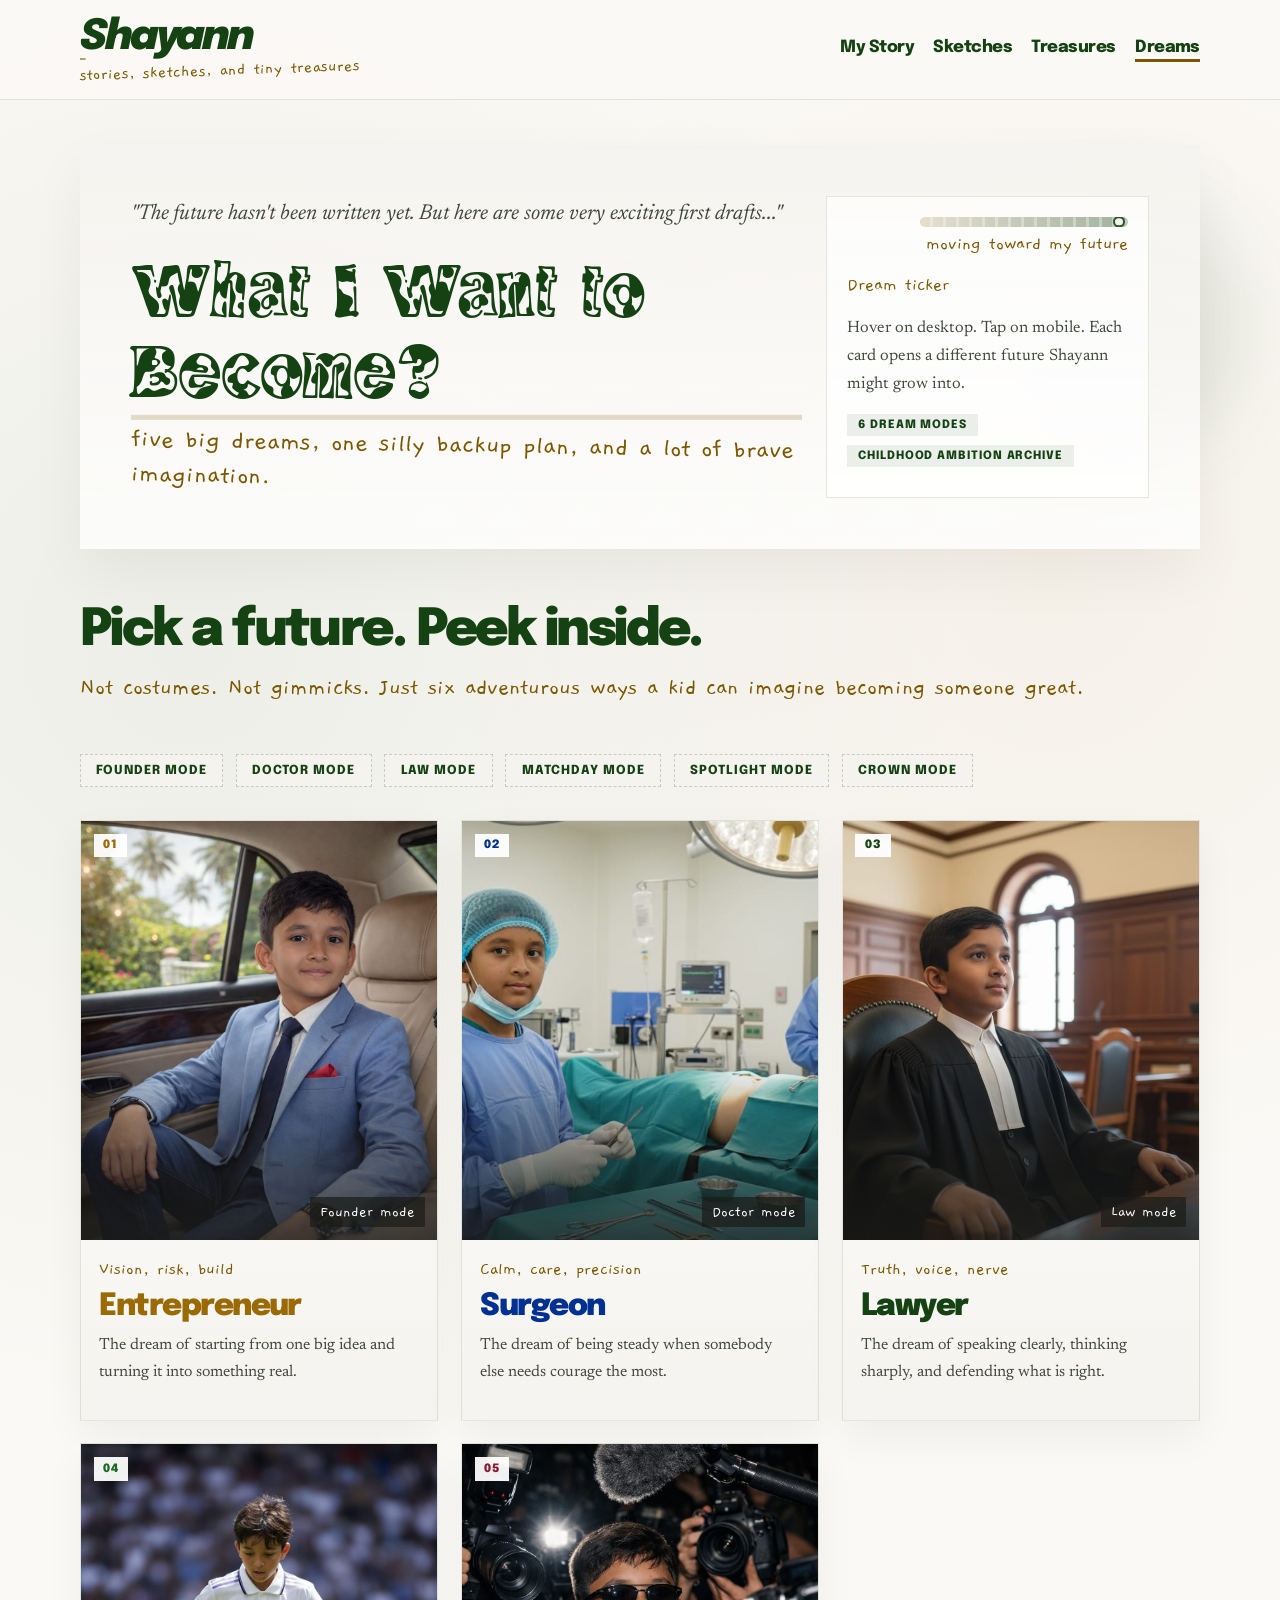
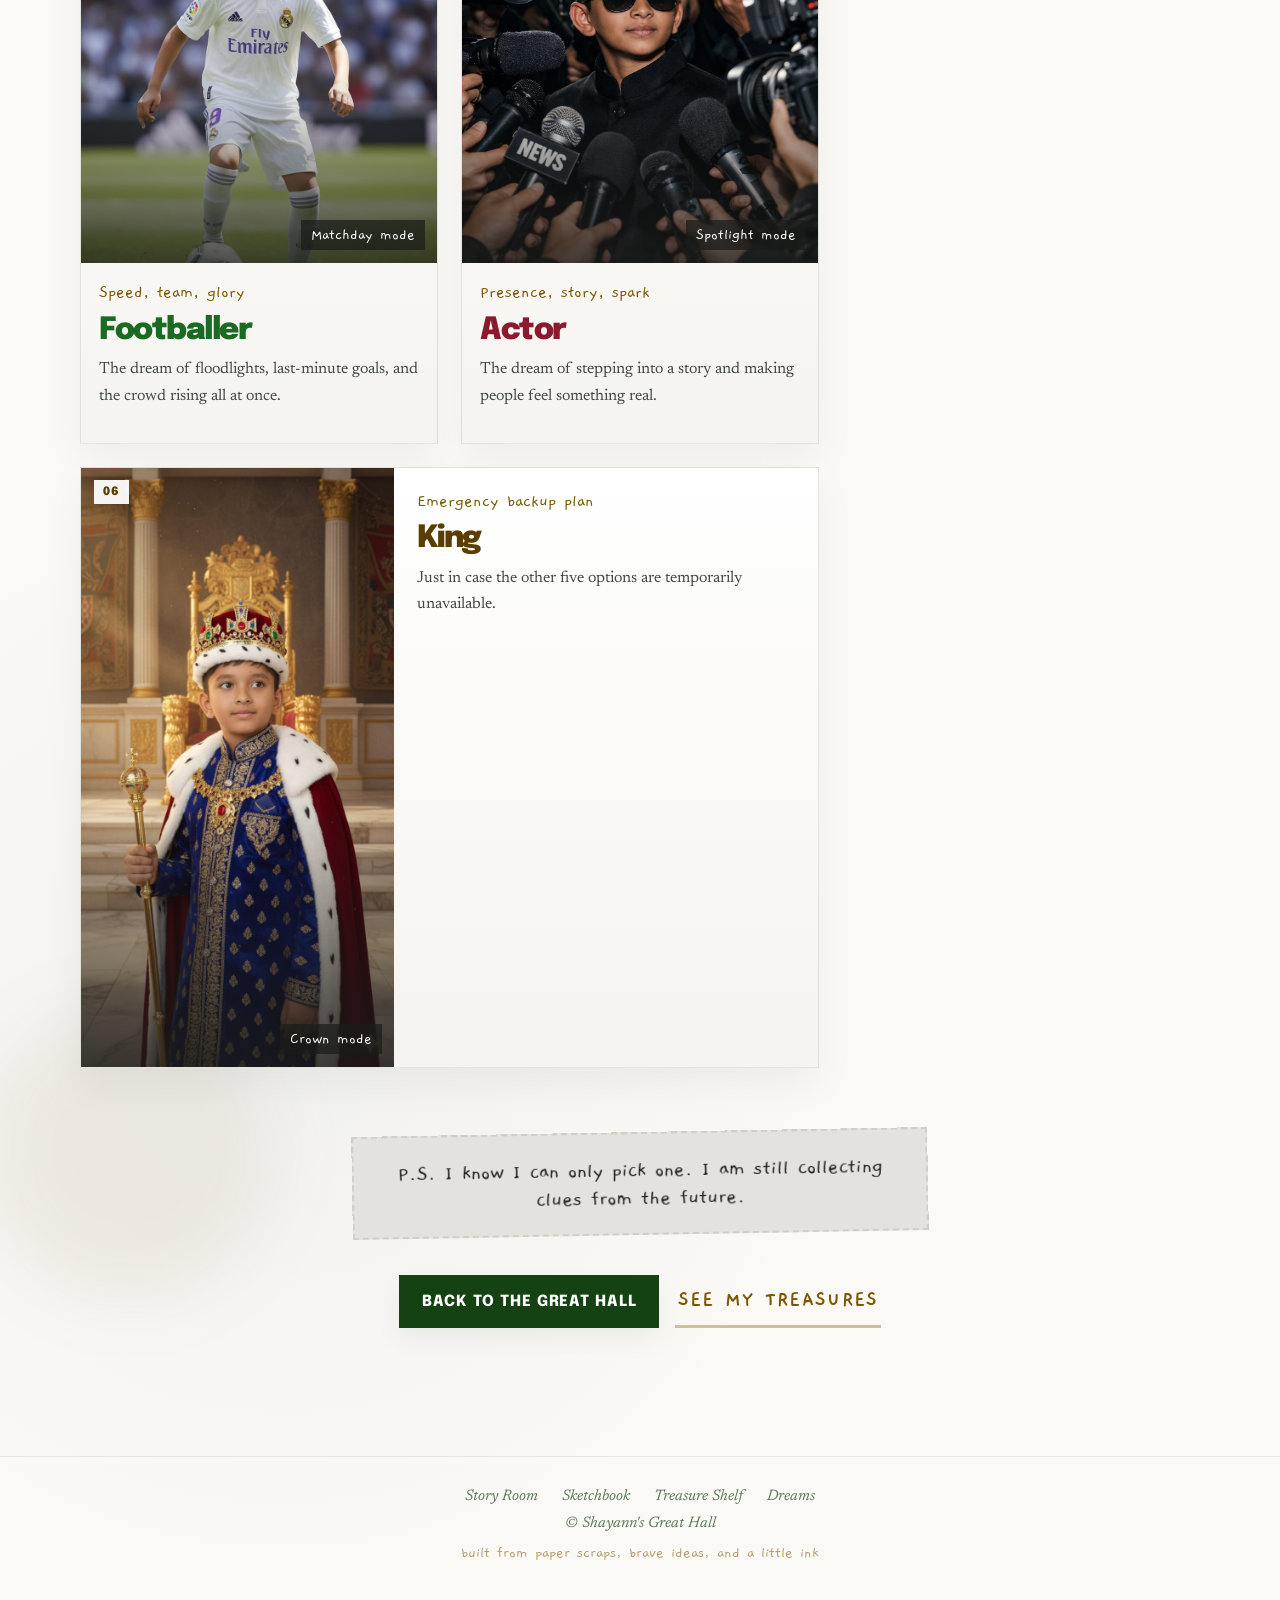
==== commit e7a11cac: "Refactor code structure for improved readability and maintainability" ====
--- a/site/dreams.html
+++ b/site/dreams.html
@@ -4,6 +4,7 @@
     <meta charset="utf-8" />
     <meta name="viewport" content="width=device-width, initial-scale=1.0" />
     <title>Shayann | What I Want to Become</title>
+    <link rel="icon" type="image/jpeg" href="assets/images/favicon-anime-lunch.jpeg" />
     <link rel="preconnect" href="https://fonts.googleapis.com" />
     <link rel="preconnect" href="https://fonts.gstatic.com" crossorigin />
     <link
--- a/site/assets/styles.css
+++ b/site/assets/styles.css
@@ -38,6 +38,22 @@
   }
 }
 
+@keyframes brandWiggle {
+  0%,
+  100% {
+    transform: rotate(0deg) translateY(0);
+  }
+  25% {
+    transform: rotate(-2deg) translateY(-1px);
+  }
+  50% {
+    transform: rotate(2deg) translateY(-2px);
+  }
+  75% {
+    transform: rotate(-1deg) translateY(-1px);
+  }
+}
+
 * {
   box-sizing: border-box;
 }
@@ -111,6 +127,8 @@
 }
 
 .brand-mark {
+  position: relative;
+  display: inline-block;
   font-family: "Epilogue", sans-serif;
   font-size: clamp(2rem, 4vw, 2.6rem);
   font-weight: 900;
@@ -118,6 +136,39 @@
   color: var(--primary);
   letter-spacing: -0.06em;
   line-height: 0.95;
+  transform-origin: left center;
+  transition: color var(--motion-fast) ease, text-shadow var(--motion-mid) ease;
+}
+
+.brand-mark::after {
+  content: "";
+  position: absolute;
+  left: 0;
+  bottom: -0.18rem;
+  width: 100%;
+  height: 0.14rem;
+  background: rgba(123, 88, 0, 0.55);
+  transform: scaleX(0.02);
+  transform-origin: left;
+  transition: transform var(--motion-mid) ease;
+}
+
+.brand-lockup:hover .brand-mark,
+.brand-mark:focus-visible {
+  color: #0f5a18;
+  text-shadow: 0 6px 16px rgba(21, 66, 18, 0.18);
+  animation: brandWiggle 500ms ease;
+}
+
+.brand-lockup:hover .brand-mark::after,
+.brand-mark:focus-visible::after {
+  transform: scaleX(1);
+}
+
+.brand-lockup:hover .brand-note,
+.brand-mark:focus-visible + .brand-note {
+  transform: rotate(-1deg) translateX(4px);
+  transition: transform var(--motion-fast) ease;
 }
 
 .brand-note {
@@ -338,9 +389,22 @@
   background: rgba(253, 195, 77, 0.45);
 }
 
+.hero-gallery {
+  display: grid;
+  grid-template-columns: minmax(0, 1fr) 10rem;
+  gap: 1rem;
+  align-items: center;
+}
+
+.hero-main-photo {
+  width: min(100%, 23rem);
+  transform: rotate(2.2deg);
+}
+
 .paper-photo img {
   aspect-ratio: 4 / 5;
   object-fit: cover;
+  object-position: center top;
 }
 
 .paper-caption {
@@ -349,6 +413,60 @@
   font-family: "Gaegu", cursive;
   font-size: 1.6rem;
   color: #5c5b58;
+}
+
+.hero-carousel {
+  position: relative;
+  height: 25rem;
+  overflow: hidden;
+}
+
+.hero-carousel-track {
+  display: grid;
+  gap: 0.9rem;
+  animation: heroCarouselFloat 9s ease-in-out infinite;
+}
+
+.hero-carousel-card {
+  margin: 0;
+  padding: 0.7rem;
+  background: rgba(255, 255, 255, 0.96);
+  box-shadow: 0 16px 34px var(--shadow-soft);
+  transform: rotate(-1.5deg);
+}
+
+.hero-carousel-card:nth-child(2) {
+  transform: rotate(2deg);
+}
+
+.hero-carousel-card img {
+  width: 100%;
+  aspect-ratio: 4 / 5;
+  object-fit: cover;
+  object-position: center top;
+}
+
+.hero-carousel-card figcaption {
+  margin-top: 0.55rem;
+  text-align: center;
+  font-family: "Gaegu", cursive;
+  font-size: 1.1rem;
+  color: var(--secondary);
+}
+
+@keyframes heroCarouselFloat {
+  0%,
+  22% {
+    transform: translateY(0);
+  }
+  38%,
+  60% {
+    transform: translateY(-38%);
+  }
+  78%,
+  100% {
+    transform: translateY(0);
+  }
 }
 
 .section {
@@ -566,6 +684,10 @@
   pointer-events: none;
 }
 
+.portal-thumb-face-focus img {
+  object-position: center 18%;
+}
+
 .portal-card:hover .portal-thumb img,
 .portal-card:focus-visible .portal-thumb img {
   transform: scale(1.07);
@@ -1440,6 +1562,25 @@
     width: min(100%, 24rem);
   }
 
+  .hero-gallery {
+    grid-template-columns: 1fr;
+    gap: 1.1rem;
+  }
+
+  .hero-main-photo {
+    width: min(100%, 24rem);
+  }
+
+  .hero-carousel {
+    height: auto;
+    max-width: 16rem;
+    margin-inline: auto;
+  }
+
+  .hero-carousel-track {
+    animation-duration: 10s;
+  }
+
   .sketch-note-card {
     max-width: none;
   }
@@ -1486,6 +1627,10 @@
   .button,
   .ghost-button {
     width: 100%;
+  }
+
+  .hero-carousel {
+    max-width: 13.5rem;
   }
 
   .display-title {
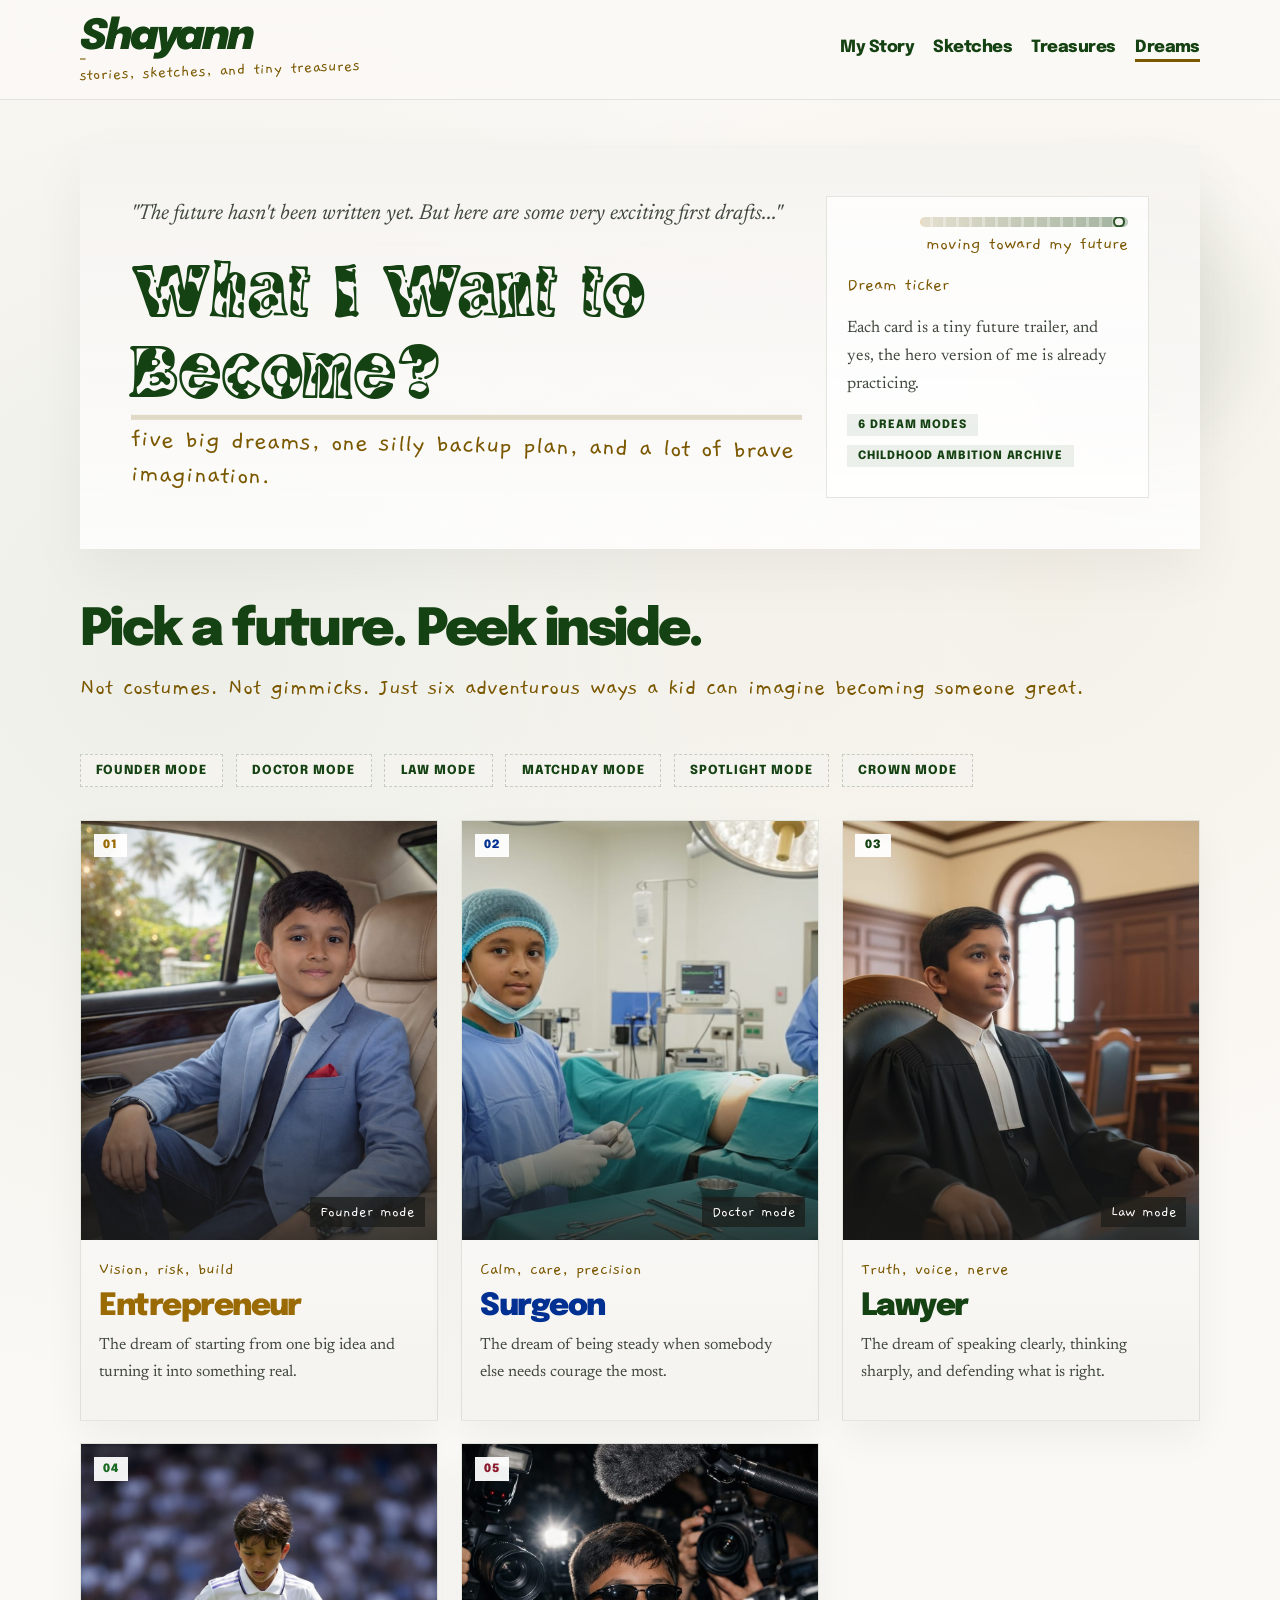
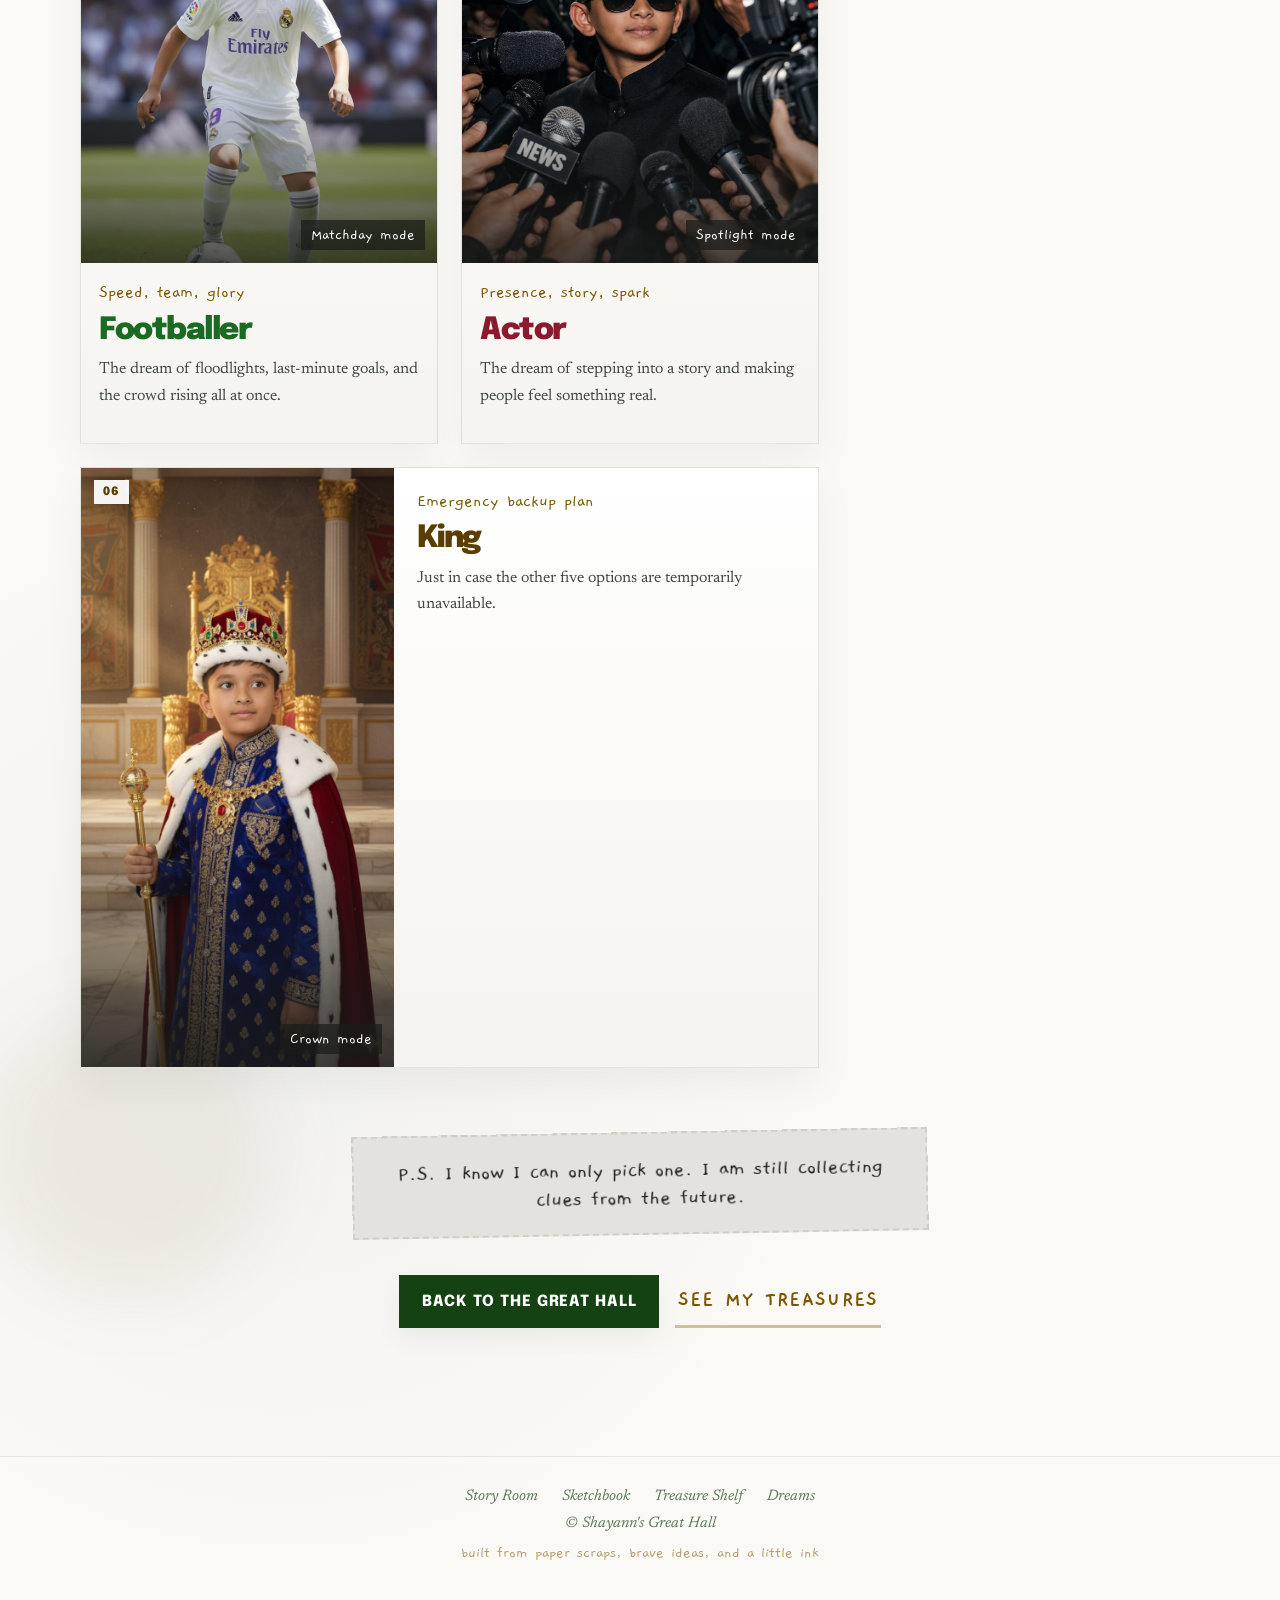
==== commit 4927320c: "chore: save local work before WSL cleanup" ====
--- a/site/dreams.html
+++ b/site/dreams.html
@@ -18,14 +18,14 @@
       <header class="site-header">
         <div class="container header-inner">
           <div class="brand-lockup">
-            <a class="brand-mark" href="index.html">Shayann</a>
+            <a class="brand-mark" href="/my-story">Shayann</a>
             <div class="brand-note">stories, sketches, and tiny treasures</div>
           </div>
           <nav class="site-nav" aria-label="Primary">
-            <a class="nav-link" href="index.html">My Story</a>
-            <a class="nav-link" href="sketches.html">Sketches</a>
-            <a class="nav-link" href="treasures.html">Treasures</a>
-            <a class="nav-link active" href="dreams.html">Dreams</a>
+            <a class="nav-link" href="/my-story">My Story</a>
+            <a class="nav-link" href="/sketches">Sketches</a>
+            <a class="nav-link" href="/treasures">Treasures</a>
+            <a class="nav-link active" href="/dreams">Dreams</a>
           </nav>
         </div>
       </header>
@@ -50,7 +50,7 @@
                 <div class="future-motion-text">moving toward my future</div>
               </div>
               <div class="dreams-panel-kicker">Dream ticker</div>
-              <p>Hover on desktop. Tap on mobile. Each card opens a different future Shayann might grow into.</p>
+              <p>Each card is a tiny future trailer, and yes, the hero version of me is already practicing.</p>
               <div class="dreams-panel-meta">
                 <span>6 dream modes</span>
                 <span>childhood ambition archive</span>
@@ -214,8 +214,8 @@
               <p>P.S. I know I can only pick one. I am still collecting clues from the future.</p>
             </aside>
             <div class="actions dreams-actions">
-              <a class="button" href="index.html">Back to the great hall</a>
-              <a class="ghost-button" href="treasures.html">See my treasures</a>
+              <a class="button" href="/my-story">Back to the great hall</a>
+              <a class="ghost-button" href="/treasures">See my treasures</a>
             </div>
           </section>
         </div>
@@ -224,10 +224,10 @@
       <footer class="site-footer">
         <div class="container footer-inner">
           <div class="footer-links">
-            <a href="index.html">Story Room</a>
-            <a href="sketches.html">Sketchbook</a>
-            <a href="treasures.html">Treasure Shelf</a>
-            <a href="dreams.html">Dreams</a>
+            <a href="/my-story">Story Room</a>
+            <a href="/sketches">Sketchbook</a>
+            <a href="/treasures">Treasure Shelf</a>
+            <a href="/dreams">Dreams</a>
           </div>
           <div class="footer-copy">© Shayann's Great Hall</div>
           <div class="footer-flourish">built from paper scraps, brave ideas, and a little ink</div>
